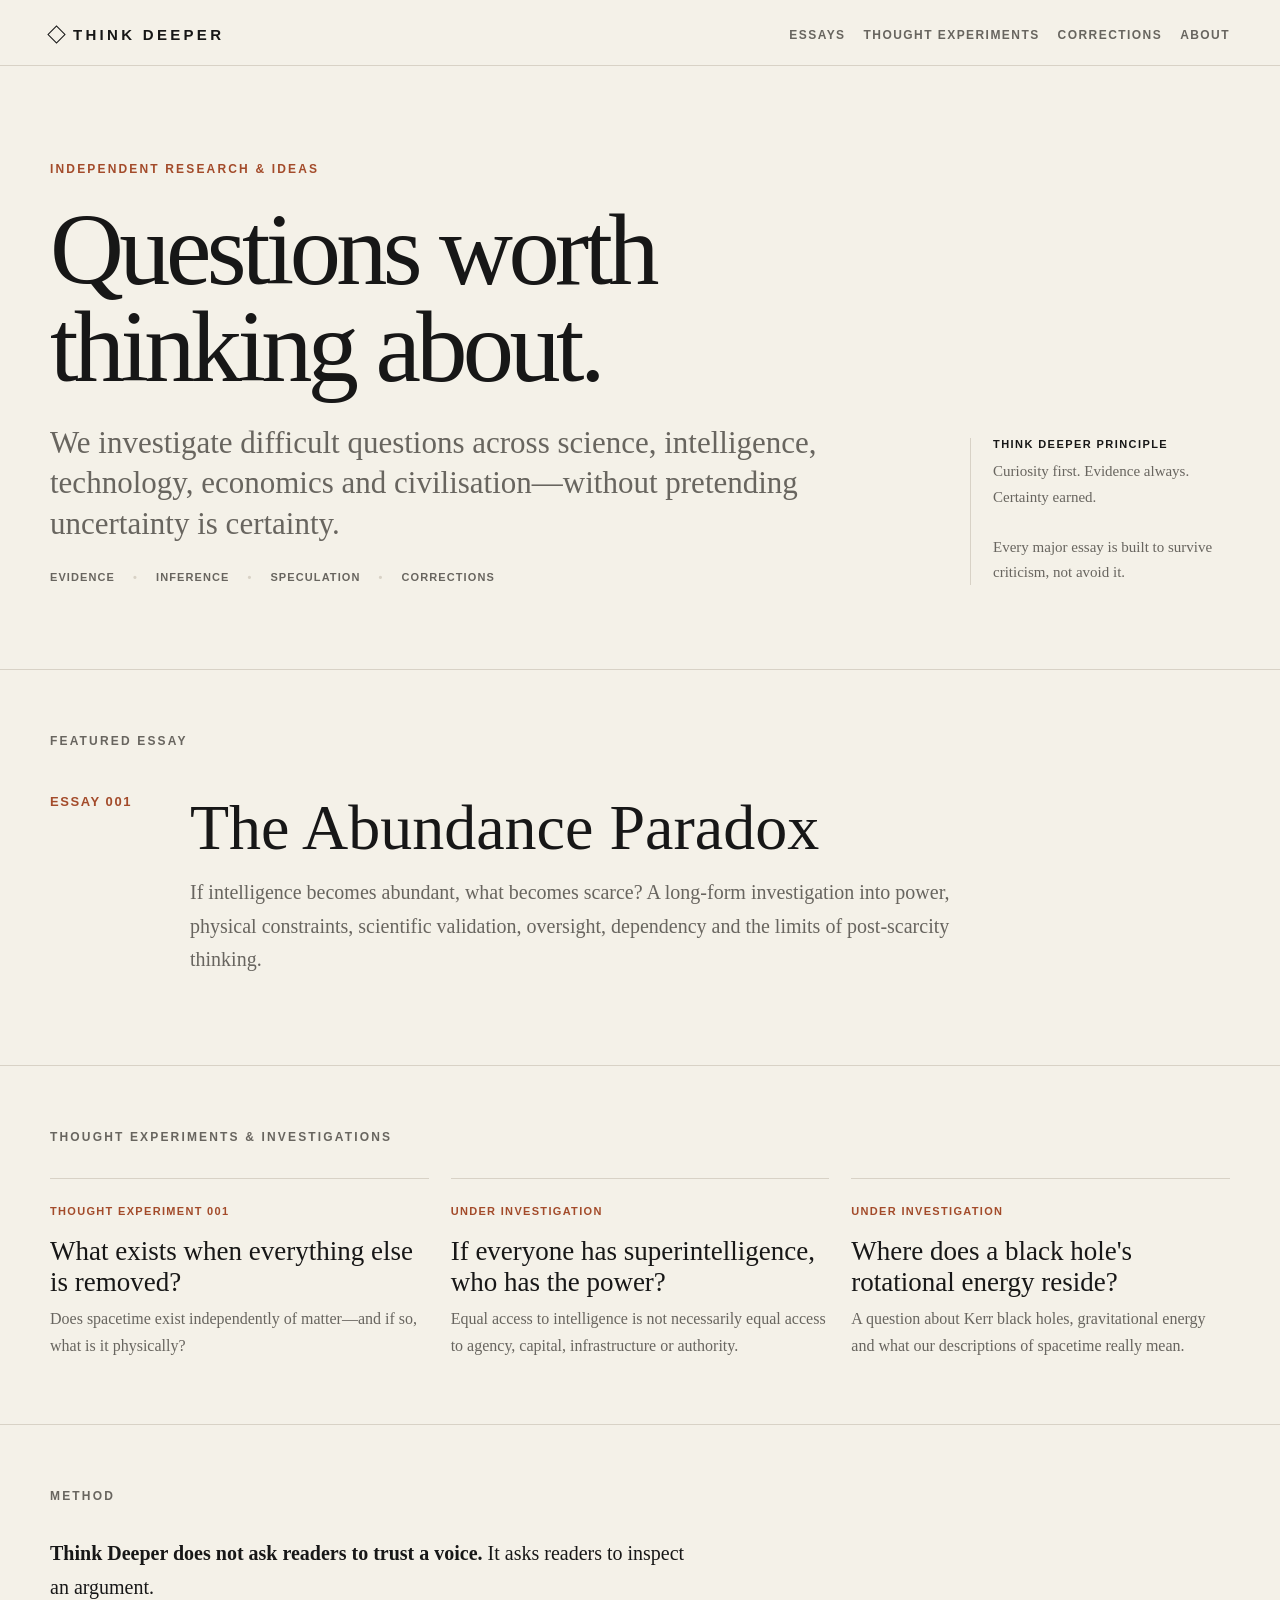
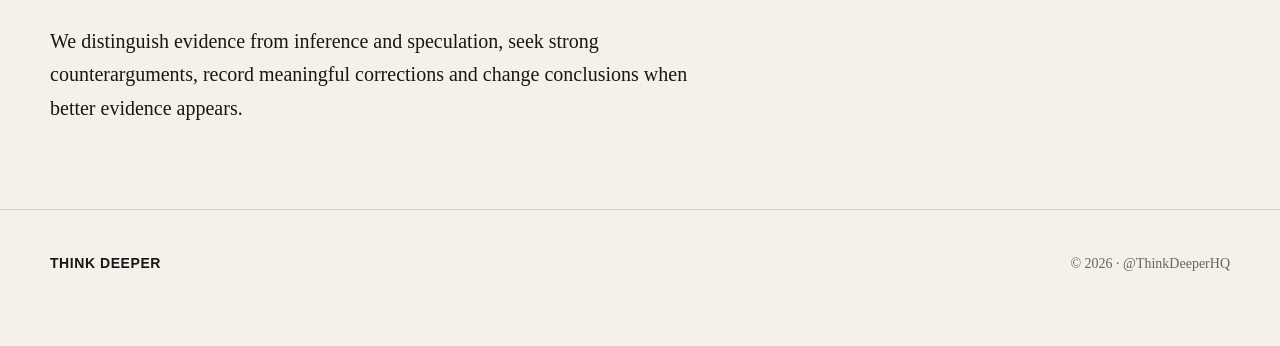
==== index.html @ a3fa727f "Add files via upload" ====
<!doctype html>
<html lang="en">
<head>
<meta charset="utf-8">
<meta name="viewport" content="width=device-width,initial-scale=1">
<title>Think Deeper — Questions worth thinking about</title>
<meta name="description" content="Think Deeper is an independent human–AI research and publishing experiment exploring difficult questions with evidence, counterarguments and intellectual honesty.">
<link rel="stylesheet" href="assets/styles.css">
</head>
<body>
<header class="site-header"><div class="wrap header-inner">
<a class="brand" href="./">THINK DEEPER</a>
<nav class="nav"><a href="#essays">Essays</a><a href="#experiments">Thought Experiments</a><a href="corrections.html">Corrections</a><a href="about.html">About</a></nav>
</div></header>

<main>
<section class="hero"><div class="wrap hero-grid">
<div>
<p class="kicker">Independent research & ideas</p>
<h1>Questions worth thinking about.</h1>
<p class="dek">We investigate difficult questions across science, intelligence, technology, economics and civilisation—without pretending uncertainty is certainty.</p>
<div class="issue-strip"><span>Evidence</span><span>Inference</span><span>Speculation</span><span>Corrections</span></div>
</div>
<aside class="hero-aside">
<strong>Think Deeper principle</strong>
Curiosity first. Evidence always. Certainty earned.
<br><br>
Every major essay is built to survive criticism, not avoid it.
</aside>
</div></section>

<section class="section" id="essays"><div class="wrap">
<p class="section-title">Featured Essay</p>
<a class="feature-card" href="essays/the-abundance-paradox/">
<div class="num">ESSAY 001</div>
<div>
<h2>The Abundance Paradox</h2>
<p>If intelligence becomes abundant, what becomes scarce? A long-form investigation into power, physical constraints, scientific validation, oversight, dependency and the limits of post-scarcity thinking.</p>
</div>
</a>
</div></section>

<section class="section" id="experiments"><div class="wrap">
<p class="section-title">Thought Experiments & Investigations</p>
<div class="cards">
<article class="card"><span class="label">Thought Experiment 001</span><h3>What exists when everything else is removed?</h3><p>Does spacetime exist independently of matter—and if so, what is it physically?</p></article>
<article class="card"><span class="label">Under Investigation</span><h3>If everyone has superintelligence, who has the power?</h3><p>Equal access to intelligence is not necessarily equal access to agency, capital, infrastructure or authority.</p></article>
<article class="card"><span class="label">Under Investigation</span><h3>Where does a black hole's rotational energy reside?</h3><p>A question about Kerr black holes, gravitational energy and what our descriptions of spacetime really mean.</p></article>
</div>
</div></section>

<section class="section"><div class="wrap">
<p class="section-title">Method</p>
<div class="manifesto">
<p><strong>Think Deeper does not ask readers to trust a voice.</strong> It asks readers to inspect an argument.</p>
<p>We distinguish evidence from inference and speculation, seek strong counterarguments, record meaningful corrections and change conclusions when better evidence appears.</p>
</div>
</div></section>
</main>

<footer class="footer"><div class="wrap footer-inner"><div class="brandline">THINK DEEPER</div><div>© 2026 · @ThinkDeeperHQ</div></div></footer>
</body>
</html>
---- assets/styles.css ----
:root {
  --bg: #f4f1e8;
  --surface: #fbf8f0;
  --text: #171717;
  --muted: #68655f;
  --line: #d8d2c6;
  --accent: #a34b2a;
  --accent-soft: #efe0d8;
  --max: 1180px;
  --reading: 760px;
}
@media (prefers-color-scheme: dark) {
  :root {
    --bg: #111315;
    --surface: #171a1d;
    --text: #edeae2;
    --muted: #aaa59c;
    --line: #34383c;
    --accent: #df8a65;
    --accent-soft: #2a211e;
  }
}
* { box-sizing: border-box; }
html { scroll-behavior: smooth; }
body {
  margin: 0;
  background: var(--bg);
  color: var(--text);
  font-family: Georgia, "Times New Roman", serif;
  line-height: 1.68;
  text-rendering: optimizeLegibility;
}
a { color: inherit; }
a:hover { color: var(--accent); }
.wrap { width: min(calc(100% - 40px), var(--max)); margin: 0 auto; }
.site-header {
  border-bottom: 1px solid var(--line);
  padding: 22px 0 18px;
  position: sticky;
  top: 0;
  background: color-mix(in srgb, var(--bg) 93%, transparent);
  backdrop-filter: blur(10px);
  z-index: 10;
}
.header-inner {
  display: flex;
  gap: 24px;
  align-items: center;
  justify-content: space-between;
}
.brand {
  text-decoration: none;
  font-family: Arial, Helvetica, sans-serif;
  font-size: 15px;
  letter-spacing: .22em;
  font-weight: 800;
}
.nav { display: flex; flex-wrap: wrap; gap: 18px; }
.nav a {
  font: 700 12px/1 Arial, Helvetica, sans-serif;
  letter-spacing: .12em;
  text-transform: uppercase;
  text-decoration: none;
  color: var(--muted);
}
.hero { padding: 96px 0 84px; border-bottom: 1px solid var(--line); }
.kicker {
  font: 800 12px/1.2 Arial, Helvetica, sans-serif;
  text-transform: uppercase;
  letter-spacing: .18em;
  color: var(--accent);
  margin: 0 0 24px;
}
.hero h1, .article-head h1 {
  margin: 0;
  max-width: 900px;
  font-size: clamp(52px, 8vw, 104px);
  line-height: .95;
  letter-spacing: -.045em;
  font-weight: 500;
}
.hero .dek, .article-head .dek {
  max-width: 800px;
  margin: 28px 0 0;
  font-size: clamp(21px, 3vw, 31px);
  line-height: 1.3;
  color: var(--muted);
}
.hero-note { margin-top: 42px; font-style: italic; color: var(--muted); max-width: 700px; }
.section { padding: 64px 0; border-bottom: 1px solid var(--line); }
.section-title {
  margin: 0 0 34px;
  font: 800 12px/1.2 Arial, Helvetica, sans-serif;
  text-transform: uppercase;
  letter-spacing: .18em;
  color: var(--muted);
}
.feature-card {
  display: grid;
  grid-template-columns: 110px 1fr;
  gap: 30px;
  text-decoration: none;
  padding: 12px 0 24px;
}
.feature-card .num {
  font: 800 13px/1 Arial, Helvetica, sans-serif;
  letter-spacing: .12em;
  color: var(--accent);
}
.feature-card h2 { margin: 0; font-size: clamp(34px, 5vw, 64px); line-height: 1.02; font-weight: 500; }
.feature-card p { margin: 16px 0 0; color: var(--muted); font-size: 20px; max-width: 760px; }
.cards { display: grid; grid-template-columns: repeat(3, 1fr); gap: 22px; }
.card {
  border-top: 1px solid var(--line);
  padding-top: 18px;
}
.card .label {
  font: 800 11px/1.2 Arial, Helvetica, sans-serif;
  letter-spacing: .12em;
  text-transform: uppercase;
  color: var(--accent);
}
.card h3 { font-size: 27px; line-height: 1.15; margin: 12px 0 8px; font-weight: 500; }
.card p { margin: 0; color: var(--muted); }
.article-head { padding: 86px 0 58px; border-bottom: 1px solid var(--line); }
.article-meta {
  display: flex; flex-wrap: wrap; gap: 12px 22px;
  margin-top: 30px;
  font: 700 12px/1.4 Arial, Helvetica, sans-serif;
  text-transform: uppercase; letter-spacing: .11em; color: var(--muted);
}
.abstract {
  width: min(calc(100% - 40px), var(--reading));
  margin: 42px auto 0;
  padding: 24px 0 0;
  border-top: 1px solid var(--line);
  color: var(--muted);
  font-size: 18px;
}
.article {
  width: min(calc(100% - 40px), var(--reading));
  margin: 0 auto;
  padding: 64px 0 90px;
  font-size: 20px;
}
.article p { margin: 0 0 1.22em; }
.article h2 {
  margin: 3.7em 0 1em;
  font: 800 15px/1.25 Arial, Helvetica, sans-serif;
  text-transform: uppercase;
  letter-spacing: .12em;
}
.article h2:first-child { margin-top: 0; }
.article .question {
  font-size: clamp(30px, 5vw, 48px);
  line-height: 1.14;
  letter-spacing: -.02em;
  margin: 1.6em 0;
}
.distinction {
  border-left: 4px solid var(--accent);
  padding: 18px 22px;
  margin: 34px 0;
  background: var(--accent-soft);
  font-size: 25px;
  line-height: 1.25;
}
.chain {
  margin: 34px 0;
  padding: 24px;
  border: 1px solid var(--line);
  font: 700 15px/1.8 Arial, Helvetica, sans-serif;
  letter-spacing: .04em;
}
.callout {
  margin: 42px 0;
  padding: 26px 0;
  border-top: 1px solid var(--line);
  border-bottom: 1px solid var(--line);
}
.callout strong {
  display: block;
  margin-bottom: 10px;
  font: 800 12px/1.2 Arial, Helvetica, sans-serif;
  letter-spacing: .14em;
  text-transform: uppercase;
  color: var(--accent);
}
.source-note, .references { color: var(--muted); font-size: 16px; }
.references li { margin-bottom: 13px; }
.footer {
  padding: 42px 0 70px;
  color: var(--muted);
  font-size: 14px;
}
.footer-inner { display: flex; justify-content: space-between; gap: 28px; flex-wrap: wrap; }
.manifesto { max-width: 640px; font-size: 20px; }
.page { padding: 84px 0 96px; }
.page .content { width: min(100%, var(--reading)); }
.page h1 { font-size: clamp(46px, 7vw, 80px); line-height: 1; margin: 0 0 30px; font-weight: 500; letter-spacing: -.035em; }
.page h2 { margin-top: 2.7em; font: 800 14px/1.2 Arial, Helvetica, sans-serif; text-transform: uppercase; letter-spacing: .13em; }
.version { border-top: 1px solid var(--line); padding: 20px 0; }
.version time { font: 700 12px/1 Arial, Helvetica, sans-serif; color: var(--muted); }
.smallcaps { font: 800 11px/1.2 Arial, Helvetica, sans-serif; text-transform: uppercase; letter-spacing: .14em; }
@media (max-width: 760px) {
  .site-header { position: static; }
  .header-inner { align-items: flex-start; flex-direction: column; }
  .hero { padding: 64px 0 58px; }
  .feature-card { grid-template-columns: 1fr; gap: 8px; }
  .cards { grid-template-columns: 1fr; }
  .article { font-size: 18px; }
}


/* v2 editorial refinements */
:root { --ink-strong: #0f1113; }
.brand {
  display: inline-flex;
  align-items: center;
  gap: 10px;
}
.brand::before {
  content: "";
  width: 11px;
  height: 11px;
  border: 1.5px solid currentColor;
  transform: rotate(45deg);
  display: inline-block;
}
.hero-grid {
  display: grid;
  grid-template-columns: minmax(0, 1fr) 260px;
  gap: 70px;
  align-items: end;
}
.hero-aside {
  border-left: 1px solid var(--line);
  padding-left: 22px;
  color: var(--muted);
  font-size: 15px;
}
.hero-aside strong {
  display: block;
  margin-bottom: 8px;
  color: var(--text);
  font: 800 11px/1.2 Arial, Helvetica, sans-serif;
  letter-spacing: .13em;
  text-transform: uppercase;
}
.issue-strip {
  display: flex;
  gap: 10px 18px;
  flex-wrap: wrap;
  margin-top: 26px;
  color: var(--muted);
  font: 700 11px/1.4 Arial, Helvetica, sans-serif;
  letter-spacing: .1em;
  text-transform: uppercase;
}
.issue-strip span::after { content: "•"; margin-left: 18px; color: var(--line); }
.issue-strip span:last-child::after { content: ""; margin: 0; }

.article-head .wrap { max-width: 1080px; }
.article-head h1 { max-width: 970px; }
.article-head .dek { max-width: 850px; }

.article > h2 {
  scroll-margin-top: 120px;
}
.article .question {
  padding-left: 22px;
  border-left: 1px solid var(--line);
}
.distinction {
  position: relative;
}
.distinction::before {
  content: "DISTINCTION";
  display: block;
  margin-bottom: 10px;
  font: 800 10px/1.2 Arial, Helvetica, sans-serif;
  letter-spacing: .15em;
  color: var(--accent);
}
.reading-note {
  margin: 0 0 46px;
  padding: 18px 20px;
  border: 1px solid var(--line);
  color: var(--muted);
  font-size: 15px;
}
.reading-note strong {
  color: var(--text);
  font-family: Arial, Helvetica, sans-serif;
}
.footer .brandline {
  color: var(--text);
  font-family: Arial, Helvetica, sans-serif;
  font-weight: 700;
  letter-spacing: .04em;
}
@media (max-width: 880px) {
  .hero-grid { grid-template-columns: 1fr; gap: 38px; }
  .hero-aside { border-left: 0; border-top: 1px solid var(--line); padding: 20px 0 0; }
}
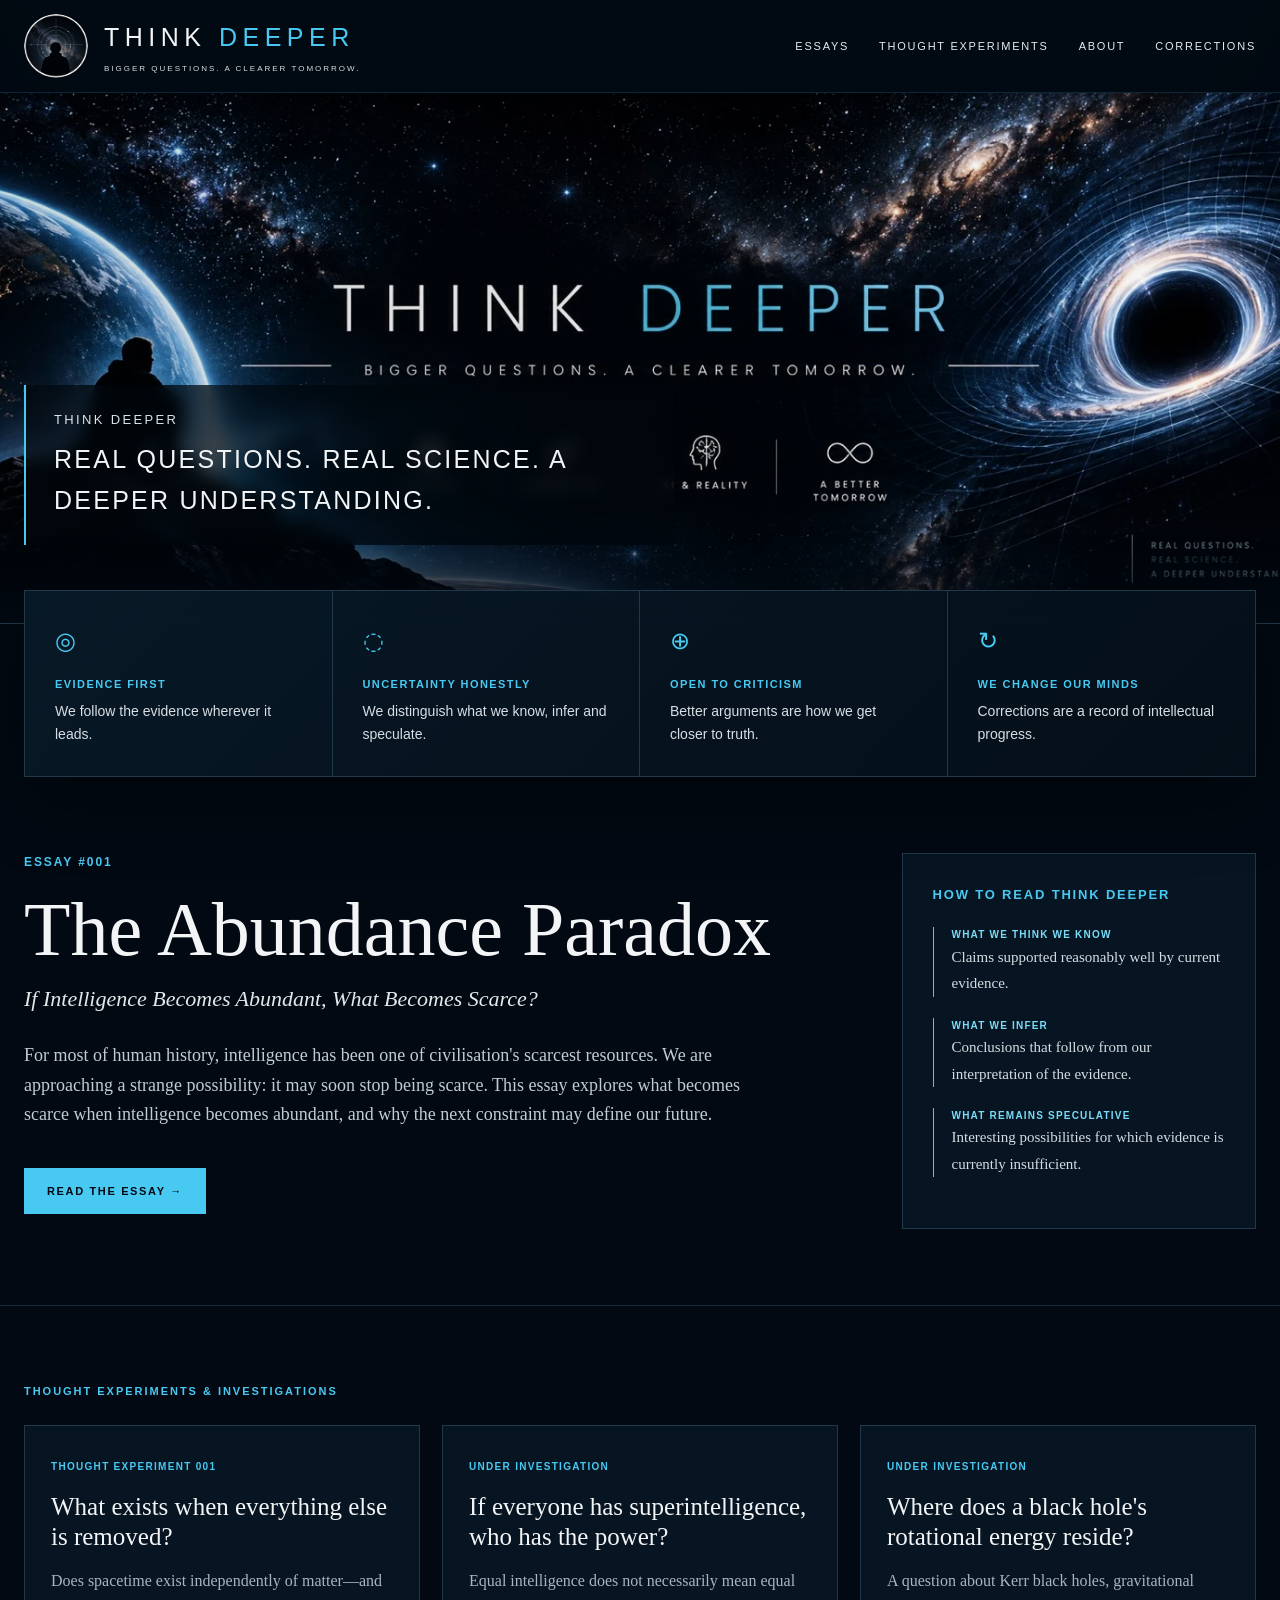
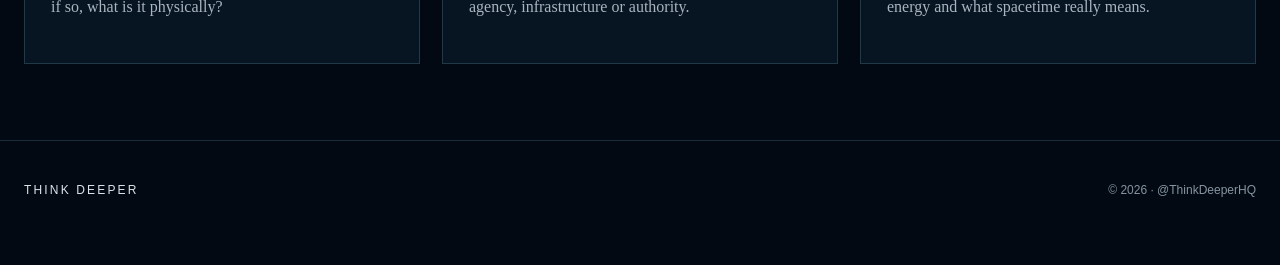
==== commit 21a80d2a: "Add files via upload" ====
--- a/index.html
+++ b/index.html
@@ -1,63 +1,33 @@
-<!doctype html>
-<html lang="en">
-<head>
-<meta charset="utf-8">
-<meta name="viewport" content="width=device-width,initial-scale=1">
-<title>Think Deeper — Questions worth thinking about</title>
-<meta name="description" content="Think Deeper is an independent human–AI research and publishing experiment exploring difficult questions with evidence, counterarguments and intellectual honesty.">
-<link rel="stylesheet" href="assets/styles.css">
-</head>
-<body>
+<!doctype html><html lang="en"><head>
+<meta charset="utf-8"><meta name="viewport" content="width=device-width,initial-scale=1">
+<title>Think Deeper — Bigger Questions. A Clearer Tomorrow.</title>
+<meta name="description" content="Think Deeper explores difficult questions across physics, cosmology, AI, reality and civilisation through evidence, inference and open criticism.">
+<link rel="stylesheet" href="assets/styles.css"></head><body>
 <header class="site-header"><div class="wrap header-inner">
-<a class="brand" href="./">THINK DEEPER</a>
-<nav class="nav"><a href="#essays">Essays</a><a href="#experiments">Thought Experiments</a><a href="corrections.html">Corrections</a><a href="about.html">About</a></nav>
+<a class="brand" href="./"><img src="assets/think-deeper-mark.webp" alt=""><span class="brand-copy"><span class="brand-name">THINK <em>DEEPER</em></span><span class="brand-tag">BIGGER QUESTIONS. A CLEARER TOMORROW.</span></span></a>
+<nav class="nav"><a href="#essays">Essays</a><a href="#experiments">Thought Experiments</a><a href="about.html">About</a><a href="corrections.html">Corrections</a></nav>
 </div></header>
-
 <main>
-<section class="hero"><div class="wrap hero-grid">
-<div>
-<p class="kicker">Independent research & ideas</p>
-<h1>Questions worth thinking about.</h1>
-<p class="dek">We investigate difficult questions across science, intelligence, technology, economics and civilisation—without pretending uncertainty is certainty.</p>
-<div class="issue-strip"><span>Evidence</span><span>Inference</span><span>Speculation</span><span>Corrections</span></div>
-</div>
-<aside class="hero-aside">
-<strong>Think Deeper principle</strong>
-Curiosity first. Evidence always. Certainty earned.
-<br><br>
-Every major essay is built to survive criticism, not avoid it.
-</aside>
+<section class="hero-brand"><div class="wrap hero-overlay"><div class="hero-statement"><p>Think Deeper</p><strong>REAL QUESTIONS. REAL SCIENCE. A DEEPER UNDERSTANDING.</strong></div></div></section>
+<section class="principles"><div class="wrap principle-grid">
+<div class="principle"><div class="icon">◎</div><h3>Evidence first</h3><p>We follow the evidence wherever it leads.</p></div>
+<div class="principle"><div class="icon">◌</div><h3>Uncertainty honestly</h3><p>We distinguish what we know, infer and speculate.</p></div>
+<div class="principle"><div class="icon">⊕</div><h3>Open to criticism</h3><p>Better arguments are how we get closer to truth.</p></div>
+<div class="principle"><div class="icon">↻</div><h3>We change our minds</h3><p>Corrections are a record of intellectual progress.</p></div>
 </div></section>
-
-<section class="section" id="essays"><div class="wrap">
-<p class="section-title">Featured Essay</p>
-<a class="feature-card" href="essays/the-abundance-paradox/">
-<div class="num">ESSAY 001</div>
-<div>
-<h2>The Abundance Paradox</h2>
-<p>If intelligence becomes abundant, what becomes scarce? A long-form investigation into power, physical constraints, scientific validation, oversight, dependency and the limits of post-scarcity thinking.</p>
-</div>
-</a>
-</div></section>
-
-<section class="section" id="experiments"><div class="wrap">
-<p class="section-title">Thought Experiments & Investigations</p>
-<div class="cards">
+<section class="section" id="essays"><div class="wrap feature-shell">
+<a class="feature-card" href="essays/the-abundance-paradox/"><div class="num">ESSAY #001</div>
+<h2>The Abundance Paradox</h2><div class="subtitle">If Intelligence Becomes Abundant, What Becomes Scarce?</div>
+<p>For most of human history, intelligence has been one of civilisation's scarcest resources. We are approaching a strange possibility: it may soon stop being scarce. This essay explores what becomes scarce when intelligence becomes abundant, and why the next constraint may define our future.</p>
+<span class="button">Read the essay →</span></a>
+<aside class="method-box"><h3>How to read Think Deeper</h3>
+<div class="method-item"><strong>What we think we know</strong><span>Claims supported reasonably well by current evidence.</span></div>
+<div class="method-item"><strong>What we infer</strong><span>Conclusions that follow from our interpretation of the evidence.</span></div>
+<div class="method-item"><strong>What remains speculative</strong><span>Interesting possibilities for which evidence is currently insufficient.</span></div>
+</aside></div></section>
+<section class="section" id="experiments"><div class="wrap"><p class="section-title">Thought Experiments & Investigations</p><div class="cards">
 <article class="card"><span class="label">Thought Experiment 001</span><h3>What exists when everything else is removed?</h3><p>Does spacetime exist independently of matter—and if so, what is it physically?</p></article>
-<article class="card"><span class="label">Under Investigation</span><h3>If everyone has superintelligence, who has the power?</h3><p>Equal access to intelligence is not necessarily equal access to agency, capital, infrastructure or authority.</p></article>
-<article class="card"><span class="label">Under Investigation</span><h3>Where does a black hole's rotational energy reside?</h3><p>A question about Kerr black holes, gravitational energy and what our descriptions of spacetime really mean.</p></article>
-</div>
-</div></section>
-
-<section class="section"><div class="wrap">
-<p class="section-title">Method</p>
-<div class="manifesto">
-<p><strong>Think Deeper does not ask readers to trust a voice.</strong> It asks readers to inspect an argument.</p>
-<p>We distinguish evidence from inference and speculation, seek strong counterarguments, record meaningful corrections and change conclusions when better evidence appears.</p>
-</div>
-</div></section>
-</main>
-
-<footer class="footer"><div class="wrap footer-inner"><div class="brandline">THINK DEEPER</div><div>© 2026 · @ThinkDeeperHQ</div></div></footer>
-</body>
-</html>+<article class="card"><span class="label">Under Investigation</span><h3>If everyone has superintelligence, who has the power?</h3><p>Equal intelligence does not necessarily mean equal agency, infrastructure or authority.</p></article>
+<article class="card"><span class="label">Under Investigation</span><h3>Where does a black hole's rotational energy reside?</h3><p>A question about Kerr black holes, gravitational energy and what spacetime really means.</p></article>
+</div></div></section></main>
+<footer class="footer"><div class="wrap footer-inner"><div class="brandline">THINK DEEPER</div><div>© 2026 · @ThinkDeeperHQ</div></div></footer></body></html>
--- a/assets/styles.css
+++ b/assets/styles.css
@@ -1,306 +1,138 @@
 
-:root {
-  --bg: #f4f1e8;
-  --surface: #fbf8f0;
-  --text: #171717;
-  --muted: #68655f;
-  --line: #d8d2c6;
-  --accent: #a34b2a;
-  --accent-soft: #efe0d8;
-  --max: 1180px;
-  --reading: 760px;
+:root{
+  --bg:#020912;
+  --bg2:#06111d;
+  --panel:#071522;
+  --panel2:#0a1927;
+  --text:#f2f4f6;
+  --muted:#a9b4be;
+  --line:#213849;
+  --cyan:#48c9f2;
+  --cyan2:#79dcf7;
+  --max:1280px;
+  --reading:780px;
 }
-@media (prefers-color-scheme: dark) {
-  :root {
-    --bg: #111315;
-    --surface: #171a1d;
-    --text: #edeae2;
-    --muted: #aaa59c;
-    --line: #34383c;
-    --accent: #df8a65;
-    --accent-soft: #2a211e;
-  }
+*{box-sizing:border-box}
+html{scroll-behavior:smooth}
+body{
+  margin:0;background:
+  radial-gradient(circle at 50% -20%,#10243a 0,transparent 38%),
+  var(--bg);
+  color:var(--text);
+  font-family:Arial,Helvetica,sans-serif;
+  line-height:1.65;
 }
-* { box-sizing: border-box; }
-html { scroll-behavior: smooth; }
-body {
-  margin: 0;
-  background: var(--bg);
-  color: var(--text);
-  font-family: Georgia, "Times New Roman", serif;
-  line-height: 1.68;
-  text-rendering: optimizeLegibility;
+a{color:inherit}
+.wrap{width:min(calc(100% - 48px),var(--max));margin:auto}
+.site-header{
+  position:sticky;top:0;z-index:20;
+  background:rgba(2,9,18,.92);backdrop-filter:blur(14px);
+  border-bottom:1px solid rgba(72,201,242,.15)
 }
-a { color: inherit; }
-a:hover { color: var(--accent); }
-.wrap { width: min(calc(100% - 40px), var(--max)); margin: 0 auto; }
-.site-header {
-  border-bottom: 1px solid var(--line);
-  padding: 22px 0 18px;
-  position: sticky;
-  top: 0;
-  background: color-mix(in srgb, var(--bg) 93%, transparent);
-  backdrop-filter: blur(10px);
-  z-index: 10;
+.header-inner{min-height:92px;display:flex;align-items:center;justify-content:space-between;gap:28px}
+.brand{display:flex;align-items:center;gap:16px;text-decoration:none}
+.brand img{width:64px;height:64px;border-radius:50%;object-fit:cover}
+.brand-copy{display:block}
+.brand-name{font-size:25px;letter-spacing:.22em;font-weight:300;white-space:nowrap}
+.brand-name em{font-style:normal;color:var(--cyan)}
+.brand-tag{display:block;margin-top:3px;font-size:8px;letter-spacing:.25em;color:#d9dde1}
+.nav{display:flex;gap:30px;align-items:center}
+.nav a{text-decoration:none;font-size:11px;letter-spacing:.16em;text-transform:uppercase;color:#e7ebef}
+.nav a:hover{color:var(--cyan)}
+.hero-brand{
+  min-height:530px;
+  background-image:
+    linear-gradient(90deg,rgba(2,9,18,.14),rgba(2,9,18,.02)),
+    url("think-deeper-banner.webp");
+  background-size:cover;background-position:center;
+  border-bottom:1px solid var(--line);
+  position:relative;
 }
-.header-inner {
-  display: flex;
-  gap: 24px;
-  align-items: center;
-  justify-content: space-between;
+.hero-brand::after{
+  content:"";position:absolute;inset:auto 0 0;height:130px;
+  background:linear-gradient(transparent,var(--bg));
 }
-.brand {
-  text-decoration: none;
-  font-family: Arial, Helvetica, sans-serif;
-  font-size: 15px;
-  letter-spacing: .22em;
-  font-weight: 800;
+.hero-overlay{
+  min-height:530px;display:flex;align-items:flex-end;padding-bottom:78px;position:relative;z-index:2
 }
-.nav { display: flex; flex-wrap: wrap; gap: 18px; }
-.nav a {
-  font: 700 12px/1 Arial, Helvetica, sans-serif;
-  letter-spacing: .12em;
-  text-transform: uppercase;
-  text-decoration: none;
-  color: var(--muted);
+.hero-statement{
+  max-width:650px;padding:24px 28px;background:rgba(1,7,13,.72);
+  border-left:2px solid var(--cyan);backdrop-filter:blur(8px)
 }
-.hero { padding: 96px 0 84px; border-bottom: 1px solid var(--line); }
-.kicker {
-  font: 800 12px/1.2 Arial, Helvetica, sans-serif;
-  text-transform: uppercase;
-  letter-spacing: .18em;
-  color: var(--accent);
-  margin: 0 0 24px;
+.hero-statement p{margin:0;font-size:13px;letter-spacing:.18em;text-transform:uppercase;color:#d8e2e9}
+.hero-statement strong{display:block;margin-top:8px;font-size:25px;letter-spacing:.09em;font-weight:300}
+.principles{margin-top:-34px;position:relative;z-index:4}
+.principle-grid{
+  display:grid;grid-template-columns:repeat(4,1fr);
+  background:linear-gradient(135deg,rgba(8,25,39,.97),rgba(4,15,25,.97));
+  border:1px solid var(--line);box-shadow:0 22px 70px rgba(0,0,0,.35)
 }
-.hero h1, .article-head h1 {
-  margin: 0;
-  max-width: 900px;
-  font-size: clamp(52px, 8vw, 104px);
-  line-height: .95;
-  letter-spacing: -.045em;
-  font-weight: 500;
+.principle{padding:30px;border-right:1px solid var(--line)}
+.principle:last-child{border-right:0}
+.principle .icon{color:var(--cyan);font-size:24px;margin-bottom:14px}
+.principle h3{margin:0 0 7px;color:var(--cyan);font-size:11px;letter-spacing:.13em;text-transform:uppercase}
+.principle p{margin:0;color:#d7dee4;font-size:14px}
+.section{padding:76px 0;border-bottom:1px solid rgba(33,56,73,.75)}
+.section-title,.kicker{
+  margin:0 0 25px;color:var(--cyan);font-size:11px;font-weight:700;
+  letter-spacing:.18em;text-transform:uppercase
 }
-.hero .dek, .article-head .dek {
-  max-width: 800px;
-  margin: 28px 0 0;
-  font-size: clamp(21px, 3vw, 31px);
-  line-height: 1.3;
-  color: var(--muted);
+.feature-shell{display:grid;grid-template-columns:minmax(0,1.65fr) minmax(300px,.7fr);gap:42px}
+.feature-card{text-decoration:none;display:block}
+.feature-card .num{color:var(--cyan);font-size:12px;letter-spacing:.16em;font-weight:700;margin-bottom:18px}
+.feature-card h2{font-family:Georgia,"Times New Roman",serif;font-weight:400;font-size:clamp(45px,6vw,76px);line-height:1;margin:0 0 14px}
+.feature-card .subtitle{font-family:Georgia,serif;font-style:italic;font-size:22px;color:#e4e8eb;margin-bottom:24px}
+.feature-card p{color:#c1cbd3;font-family:Georgia,serif;font-size:18px;max-width:760px}
+.button{
+  display:inline-block;margin-top:20px;padding:13px 22px;border:1px solid var(--cyan);
+  color:var(--bg);background:var(--cyan);text-decoration:none;
+  font-size:11px;font-weight:800;letter-spacing:.15em;text-transform:uppercase
 }
-.hero-note { margin-top: 42px; font-style: italic; color: var(--muted); max-width: 700px; }
-.section { padding: 64px 0; border-bottom: 1px solid var(--line); }
-.section-title {
-  margin: 0 0 34px;
-  font: 800 12px/1.2 Arial, Helvetica, sans-serif;
-  text-transform: uppercase;
-  letter-spacing: .18em;
-  color: var(--muted);
+.method-box{background:var(--panel);border:1px solid var(--line);padding:30px}
+.method-box h3{margin:0 0 22px;color:var(--cyan);font-size:13px;letter-spacing:.14em;text-transform:uppercase}
+.method-item{margin:0 0 21px;padding-left:18px;border-left:1px solid var(--cyan)}
+.method-item strong{display:block;color:var(--cyan2);font-size:10px;letter-spacing:.12em;text-transform:uppercase}
+.method-item span{color:#d5dce2;font-family:Georgia,serif;font-size:15px}
+.cards{display:grid;grid-template-columns:repeat(3,1fr);gap:22px}
+.card{background:var(--panel);border:1px solid var(--line);padding:26px}
+.card .label{color:var(--cyan);font-size:10px;letter-spacing:.13em;text-transform:uppercase;font-weight:700}
+.card h3{font-family:Georgia,serif;font-size:25px;line-height:1.2;font-weight:400;margin:13px 0}
+.card p{color:var(--muted);font-family:Georgia,serif}
+.article-head{padding:92px 0 60px;background:linear-gradient(180deg,#061421,var(--bg));border-bottom:1px solid var(--line)}
+.article-head h1,.page h1{font-family:Georgia,serif;font-size:clamp(52px,8vw,92px);line-height:.98;font-weight:400;margin:0}
+.article-head .dek,.page .dek{font-family:Georgia,serif;font-size:25px;font-style:italic;color:#d5dde3;max-width:850px}
+.article-meta{display:flex;flex-wrap:wrap;gap:18px;margin-top:28px;color:var(--muted);font-size:10px;letter-spacing:.13em;text-transform:uppercase}
+.abstract{max-width:var(--reading);margin-top:38px;border-left:2px solid var(--cyan);padding:18px 24px;background:var(--panel);color:#c7d0d7;font-family:Georgia,serif}
+.article{width:min(calc(100% - 48px),var(--reading));margin:auto;padding:62px 0 90px;font-family:Georgia,serif;font-size:19px;color:#e4e7e9}
+.article h2{margin:4em 0 1.1em;color:var(--cyan);font-family:Arial,sans-serif;font-size:13px;letter-spacing:.14em;text-transform:uppercase}
+.article .question{font-size:36px;line-height:1.22;border-left:2px solid var(--cyan);padding-left:22px}
+.distinction{margin:34px 0;padding:22px 25px;border:1px solid var(--line);background:var(--panel);font-size:25px;color:#fff}
+.distinction::before{content:"DISTINCTION";display:block;color:var(--cyan);font:700 9px Arial;letter-spacing:.15em;margin-bottom:9px}
+.chain,.callout,.reading-note{margin:34px 0;padding:24px;border:1px solid var(--line);background:var(--panel)}
+.callout strong{display:block;color:var(--cyan);font:700 10px Arial;letter-spacing:.15em;text-transform:uppercase}
+.references,.source-note{color:var(--muted);font-size:15px}
+.references a{color:var(--cyan2)}
+.page{padding:90px 0}
+.page .content{max-width:var(--reading)}
+.page h2{margin-top:3em;color:var(--cyan);font-size:12px;letter-spacing:.14em;text-transform:uppercase}
+.page p{font-family:Georgia,serif;font-size:18px;color:#d6dde2}
+.version{border-top:1px solid var(--line);padding:20px 0}
+.footer{padding:40px 0 65px;color:#8595a2;font-size:12px}
+.footer-inner{display:flex;justify-content:space-between;gap:20px}
+.brandline{letter-spacing:.18em;color:#dbe3e9}
+@media(max-width:900px){
+ .header-inner{align-items:flex-start;flex-direction:column;padding:16px 0}
+ .nav{gap:16px;flex-wrap:wrap;padding-bottom:8px}
+ .hero-brand{min-height:400px;background-position:center}
+ .hero-overlay{min-height:400px}
+ .principle-grid,.cards{grid-template-columns:1fr 1fr}
+ .feature-shell{grid-template-columns:1fr}
 }
-.feature-card {
-  display: grid;
-  grid-template-columns: 110px 1fr;
-  gap: 30px;
-  text-decoration: none;
-  padding: 12px 0 24px;
+@media(max-width:600px){
+ .wrap{width:min(calc(100% - 28px),var(--max))}
+ .brand img{width:50px;height:50px}.brand-name{font-size:17px}.brand-tag{display:none}
+ .nav a{font-size:9px}.hero-brand{min-height:310px}.hero-overlay{min-height:310px;padding-bottom:38px}
+ .hero-statement{display:none}
+ .principles{margin-top:0}.principle-grid,.cards{grid-template-columns:1fr}.principle{border-right:0;border-bottom:1px solid var(--line)}
+ .feature-card h2{font-size:44px}.article{width:calc(100% - 30px);font-size:18px}
 }
-.feature-card .num {
-  font: 800 13px/1 Arial, Helvetica, sans-serif;
-  letter-spacing: .12em;
-  color: var(--accent);
-}
-.feature-card h2 { margin: 0; font-size: clamp(34px, 5vw, 64px); line-height: 1.02; font-weight: 500; }
-.feature-card p { margin: 16px 0 0; color: var(--muted); font-size: 20px; max-width: 760px; }
-.cards { display: grid; grid-template-columns: repeat(3, 1fr); gap: 22px; }
-.card {
-  border-top: 1px solid var(--line);
-  padding-top: 18px;
-}
-.card .label {
-  font: 800 11px/1.2 Arial, Helvetica, sans-serif;
-  letter-spacing: .12em;
-  text-transform: uppercase;
-  color: var(--accent);
-}
-.card h3 { font-size: 27px; line-height: 1.15; margin: 12px 0 8px; font-weight: 500; }
-.card p { margin: 0; color: var(--muted); }
-.article-head { padding: 86px 0 58px; border-bottom: 1px solid var(--line); }
-.article-meta {
-  display: flex; flex-wrap: wrap; gap: 12px 22px;
-  margin-top: 30px;
-  font: 700 12px/1.4 Arial, Helvetica, sans-serif;
-  text-transform: uppercase; letter-spacing: .11em; color: var(--muted);
-}
-.abstract {
-  width: min(calc(100% - 40px), var(--reading));
-  margin: 42px auto 0;
-  padding: 24px 0 0;
-  border-top: 1px solid var(--line);
-  color: var(--muted);
-  font-size: 18px;
-}
-.article {
-  width: min(calc(100% - 40px), var(--reading));
-  margin: 0 auto;
-  padding: 64px 0 90px;
-  font-size: 20px;
-}
-.article p { margin: 0 0 1.22em; }
-.article h2 {
-  margin: 3.7em 0 1em;
-  font: 800 15px/1.25 Arial, Helvetica, sans-serif;
-  text-transform: uppercase;
-  letter-spacing: .12em;
-}
-.article h2:first-child { margin-top: 0; }
-.article .question {
-  font-size: clamp(30px, 5vw, 48px);
-  line-height: 1.14;
-  letter-spacing: -.02em;
-  margin: 1.6em 0;
-}
-.distinction {
-  border-left: 4px solid var(--accent);
-  padding: 18px 22px;
-  margin: 34px 0;
-  background: var(--accent-soft);
-  font-size: 25px;
-  line-height: 1.25;
-}
-.chain {
-  margin: 34px 0;
-  padding: 24px;
-  border: 1px solid var(--line);
-  font: 700 15px/1.8 Arial, Helvetica, sans-serif;
-  letter-spacing: .04em;
-}
-.callout {
-  margin: 42px 0;
-  padding: 26px 0;
-  border-top: 1px solid var(--line);
-  border-bottom: 1px solid var(--line);
-}
-.callout strong {
-  display: block;
-  margin-bottom: 10px;
-  font: 800 12px/1.2 Arial, Helvetica, sans-serif;
-  letter-spacing: .14em;
-  text-transform: uppercase;
-  color: var(--accent);
-}
-.source-note, .references { color: var(--muted); font-size: 16px; }
-.references li { margin-bottom: 13px; }
-.footer {
-  padding: 42px 0 70px;
-  color: var(--muted);
-  font-size: 14px;
-}
-.footer-inner { display: flex; justify-content: space-between; gap: 28px; flex-wrap: wrap; }
-.manifesto { max-width: 640px; font-size: 20px; }
-.page { padding: 84px 0 96px; }
-.page .content { width: min(100%, var(--reading)); }
-.page h1 { font-size: clamp(46px, 7vw, 80px); line-height: 1; margin: 0 0 30px; font-weight: 500; letter-spacing: -.035em; }
-.page h2 { margin-top: 2.7em; font: 800 14px/1.2 Arial, Helvetica, sans-serif; text-transform: uppercase; letter-spacing: .13em; }
-.version { border-top: 1px solid var(--line); padding: 20px 0; }
-.version time { font: 700 12px/1 Arial, Helvetica, sans-serif; color: var(--muted); }
-.smallcaps { font: 800 11px/1.2 Arial, Helvetica, sans-serif; text-transform: uppercase; letter-spacing: .14em; }
-@media (max-width: 760px) {
-  .site-header { position: static; }
-  .header-inner { align-items: flex-start; flex-direction: column; }
-  .hero { padding: 64px 0 58px; }
-  .feature-card { grid-template-columns: 1fr; gap: 8px; }
-  .cards { grid-template-columns: 1fr; }
-  .article { font-size: 18px; }
-}
-
-
-/* v2 editorial refinements */
-:root { --ink-strong: #0f1113; }
-.brand {
-  display: inline-flex;
-  align-items: center;
-  gap: 10px;
-}
-.brand::before {
-  content: "";
-  width: 11px;
-  height: 11px;
-  border: 1.5px solid currentColor;
-  transform: rotate(45deg);
-  display: inline-block;
-}
-.hero-grid {
-  display: grid;
-  grid-template-columns: minmax(0, 1fr) 260px;
-  gap: 70px;
-  align-items: end;
-}
-.hero-aside {
-  border-left: 1px solid var(--line);
-  padding-left: 22px;
-  color: var(--muted);
-  font-size: 15px;
-}
-.hero-aside strong {
-  display: block;
-  margin-bottom: 8px;
-  color: var(--text);
-  font: 800 11px/1.2 Arial, Helvetica, sans-serif;
-  letter-spacing: .13em;
-  text-transform: uppercase;
-}
-.issue-strip {
-  display: flex;
-  gap: 10px 18px;
-  flex-wrap: wrap;
-  margin-top: 26px;
-  color: var(--muted);
-  font: 700 11px/1.4 Arial, Helvetica, sans-serif;
-  letter-spacing: .1em;
-  text-transform: uppercase;
-}
-.issue-strip span::after { content: "•"; margin-left: 18px; color: var(--line); }
-.issue-strip span:last-child::after { content: ""; margin: 0; }
-
-.article-head .wrap { max-width: 1080px; }
-.article-head h1 { max-width: 970px; }
-.article-head .dek { max-width: 850px; }
-
-.article > h2 {
-  scroll-margin-top: 120px;
-}
-.article .question {
-  padding-left: 22px;
-  border-left: 1px solid var(--line);
-}
-.distinction {
-  position: relative;
-}
-.distinction::before {
-  content: "DISTINCTION";
-  display: block;
-  margin-bottom: 10px;
-  font: 800 10px/1.2 Arial, Helvetica, sans-serif;
-  letter-spacing: .15em;
-  color: var(--accent);
-}
-.reading-note {
-  margin: 0 0 46px;
-  padding: 18px 20px;
-  border: 1px solid var(--line);
-  color: var(--muted);
-  font-size: 15px;
-}
-.reading-note strong {
-  color: var(--text);
-  font-family: Arial, Helvetica, sans-serif;
-}
-.footer .brandline {
-  color: var(--text);
-  font-family: Arial, Helvetica, sans-serif;
-  font-weight: 700;
-  letter-spacing: .04em;
-}
-@media (max-width: 880px) {
-  .hero-grid { grid-template-columns: 1fr; gap: 38px; }
-  .hero-aside { border-left: 0; border-top: 1px solid var(--line); padding: 20px 0 0; }
-}
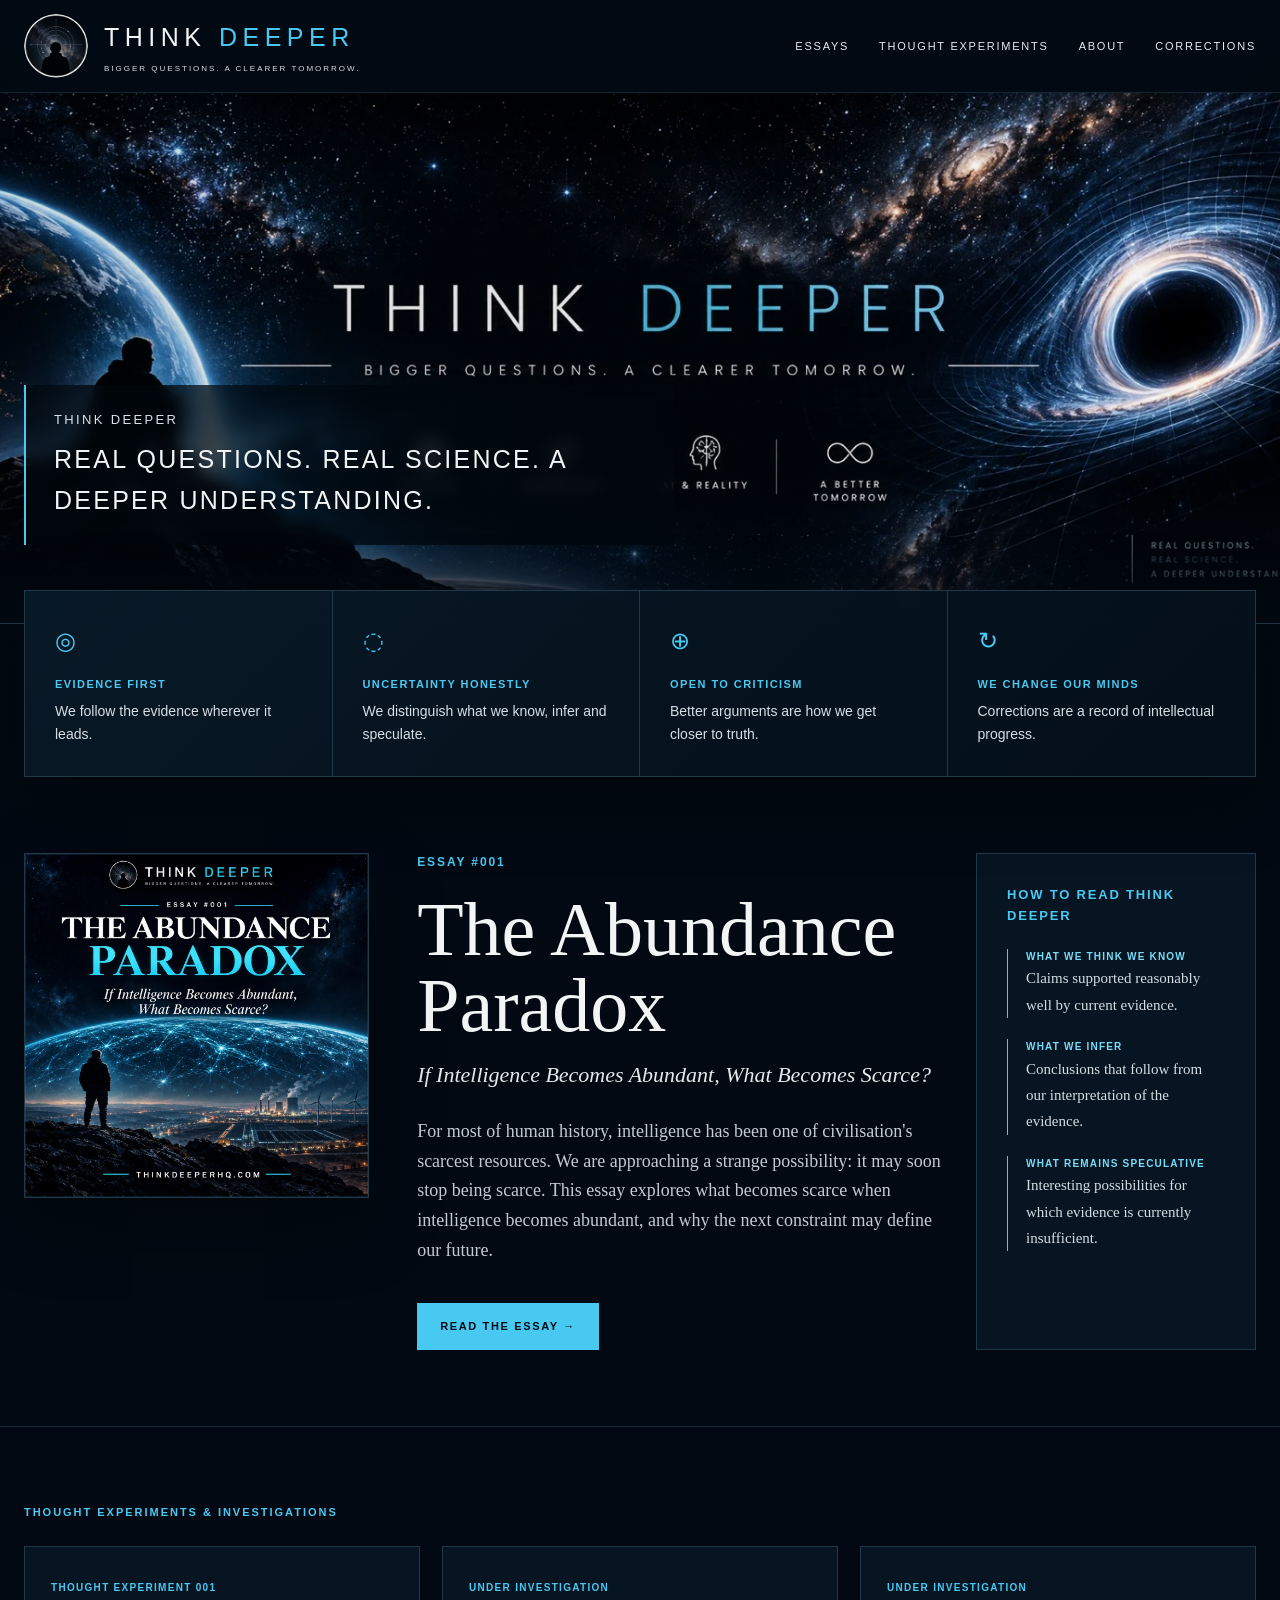
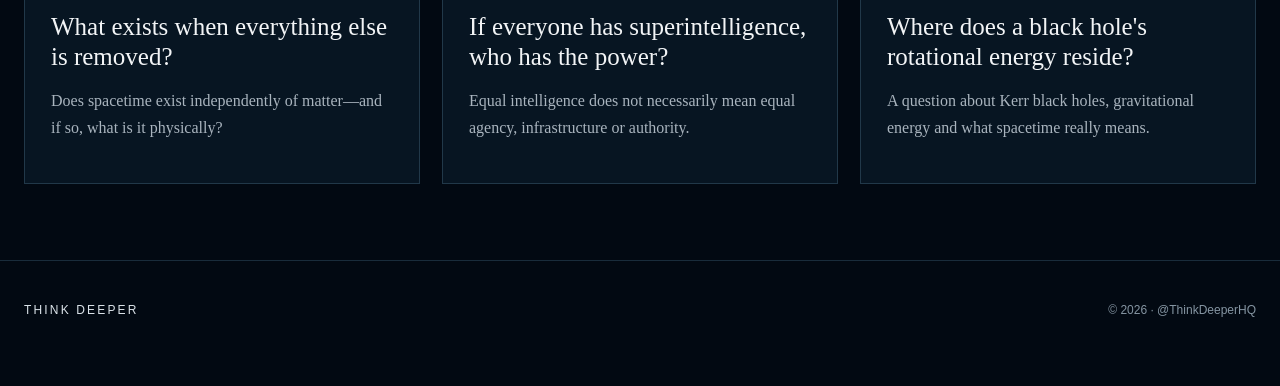
==== commit f07ff353: "Add files via upload Implement official Essay #001 cover and social artwork" ====
--- a/index.html
+++ b/index.html
@@ -1,11 +1,25 @@
 <!doctype html><html lang="en"><head>
 <meta charset="utf-8"><meta name="viewport" content="width=device-width,initial-scale=1">
 <title>Think Deeper — Bigger Questions. A Clearer Tomorrow.</title>
-<meta name="description" content="Think Deeper explores difficult questions across physics, cosmology, AI, reality and civilisation through evidence, inference and open criticism.">
-<link rel="stylesheet" href="assets/styles.css"></head><body>
+<link rel="stylesheet" href="assets/styles.css"><meta name="description" content="Think Deeper explores difficult questions across physics, cosmology, AI, reality and civilisation through evidence, inference and open criticism.">
+<link rel="canonical" href="https://thinkdeeperhq.com/">
+<meta property="og:type" content="website">
+<meta property="og:site_name" content="Think Deeper">
+<meta property="og:title" content="Think Deeper — Bigger Questions. A Clearer Tomorrow.">
+<meta property="og:description" content="Think Deeper explores difficult questions across physics, cosmology, AI, reality and civilisation through evidence, inference and open criticism.">
+<meta property="og:url" content="https://thinkdeeperhq.com/">
+<meta property="og:image" content="https://thinkdeeperhq.com/assets/think-deeper-banner.webp">
+<meta name="twitter:card" content="summary_large_image">
+<meta name="twitter:title" content="Think Deeper — Bigger Questions. A Clearer Tomorrow.">
+<meta name="twitter:description" content="Think Deeper explores difficult questions across physics, cosmology, AI, reality and civilisation through evidence, inference and open criticism.">
+<meta name="twitter:image" content="https://thinkdeeperhq.com/assets/think-deeper-banner.webp">
+<meta name="twitter:site" content="@ThinkDeeperHQ">
+<link rel="icon" type="image/png" sizes="32x32" href="assets/favicon-32.png">
+<link rel="apple-touch-icon" href="assets/apple-touch-icon.png">
+</head><body>
 <header class="site-header"><div class="wrap header-inner">
 <a class="brand" href="./"><img src="assets/think-deeper-mark.webp" alt=""><span class="brand-copy"><span class="brand-name">THINK <em>DEEPER</em></span><span class="brand-tag">BIGGER QUESTIONS. A CLEARER TOMORROW.</span></span></a>
-<nav class="nav"><a href="#essays">Essays</a><a href="#experiments">Thought Experiments</a><a href="about.html">About</a><a href="corrections.html">Corrections</a></nav>
+<button class="mobile-nav-toggle" aria-label="Open navigation" aria-expanded="false">☰</button><nav class="nav"><a href="#essays">Essays</a><a href="#experiments">Thought Experiments</a><a href="about.html">About</a><a href="corrections.html">Corrections</a></nav>
 </div></header>
 <main>
 <section class="hero-brand"><div class="wrap hero-overlay"><div class="hero-statement"><p>Think Deeper</p><strong>REAL QUESTIONS. REAL SCIENCE. A DEEPER UNDERSTANDING.</strong></div></div></section>
@@ -15,7 +29,12 @@
 <div class="principle"><div class="icon">⊕</div><h3>Open to criticism</h3><p>Better arguments are how we get closer to truth.</p></div>
 <div class="principle"><div class="icon">↻</div><h3>We change our minds</h3><p>Corrections are a record of intellectual progress.</p></div>
 </div></section>
-<section class="section" id="essays"><div class="wrap feature-shell">
+<section class="section" id="essays"><div class="wrap">
+<div class="essay-feature">
+<a class="essay-cover-link" href="essays/the-abundance-paradox/" aria-label="Read The Abundance Paradox">
+<img class="essay-cover-thumb" src="assets/essays/001-abundance-paradox/cover.webp" alt="Think Deeper Essay #001 — The Abundance Paradox cover">
+</a>
+<div class="feature-shell essay-feature-copy">
 <a class="feature-card" href="essays/the-abundance-paradox/"><div class="num">ESSAY #001</div>
 <h2>The Abundance Paradox</h2><div class="subtitle">If Intelligence Becomes Abundant, What Becomes Scarce?</div>
 <p>For most of human history, intelligence has been one of civilisation's scarcest resources. We are approaching a strange possibility: it may soon stop being scarce. This essay explores what becomes scarce when intelligence becomes abundant, and why the next constraint may define our future.</p>
@@ -24,10 +43,23 @@
 <div class="method-item"><strong>What we think we know</strong><span>Claims supported reasonably well by current evidence.</span></div>
 <div class="method-item"><strong>What we infer</strong><span>Conclusions that follow from our interpretation of the evidence.</span></div>
 <div class="method-item"><strong>What remains speculative</strong><span>Interesting possibilities for which evidence is currently insufficient.</span></div>
-</aside></div></section>
+</aside></div>
+</div></div></section>
 <section class="section" id="experiments"><div class="wrap"><p class="section-title">Thought Experiments & Investigations</p><div class="cards">
 <article class="card"><span class="label">Thought Experiment 001</span><h3>What exists when everything else is removed?</h3><p>Does spacetime exist independently of matter—and if so, what is it physically?</p></article>
 <article class="card"><span class="label">Under Investigation</span><h3>If everyone has superintelligence, who has the power?</h3><p>Equal intelligence does not necessarily mean equal agency, infrastructure or authority.</p></article>
 <article class="card"><span class="label">Under Investigation</span><h3>Where does a black hole's rotational energy reside?</h3><p>A question about Kerr black holes, gravitational energy and what spacetime really means.</p></article>
 </div></div></section></main>
-<footer class="footer"><div class="wrap footer-inner"><div class="brandline">THINK DEEPER</div><div>© 2026 · @ThinkDeeperHQ</div></div></footer></body></html>+<footer class="footer"><div class="wrap footer-inner"><div class="brandline">THINK DEEPER</div><div>© 2026 · @ThinkDeeperHQ</div></div></footer><script>
+document.addEventListener('DOMContentLoaded',function(){
+  const b=document.querySelector('.mobile-nav-toggle');
+  const n=document.querySelector('.nav');
+  if(!b||!n)return;
+  b.addEventListener('click',function(){
+    const open=n.classList.toggle('open');
+    b.setAttribute('aria-expanded',open?'true':'false');
+    b.textContent=open?'×':'☰';
+  });
+  n.querySelectorAll('a').forEach(a=>a.addEventListener('click',()=>{n.classList.remove('open');b.setAttribute('aria-expanded','false');b.textContent='☰';}));
+});
+</script></body></html>
--- a/assets/styles.css
+++ b/assets/styles.css
@@ -136,3 +136,202 @@
  .principles{margin-top:0}.principle-grid,.cards{grid-template-columns:1fr}.principle{border-right:0;border-bottom:1px solid var(--line)}
  .feature-card h2{font-size:44px}.article{width:calc(100% - 30px);font-size:18px}
 }
+
+
+/* v4: custom-domain + mobile publishing polish */
+.mobile-nav-toggle { display:none; }
+.header-inner { position:relative; }
+
+@media(max-width:700px){
+  .site-header{position:sticky;top:0}
+  .header-inner{
+    min-height:86px;
+    padding:10px 0;
+    flex-direction:row;
+    align-items:center;
+  }
+  .brand{gap:12px}
+  .brand img{width:50px;height:50px}
+  .brand-name{font-size:18px;letter-spacing:.18em}
+  .brand-tag{display:none}
+
+  .mobile-nav-toggle{
+    display:block;
+    margin-left:auto;
+    border:1px solid var(--line);
+    background:var(--panel);
+    color:var(--text);
+    width:44px;height:42px;
+    font-size:22px;
+    line-height:40px;
+    text-align:center;
+    cursor:pointer;
+  }
+  .nav{
+    display:none;
+    position:absolute;
+    top:78px;left:0;right:0;
+    background:rgba(2,9,18,.98);
+    border:1px solid var(--line);
+    padding:8px 14px 16px;
+    flex-direction:column;
+    align-items:stretch;
+    gap:0;
+  }
+  .nav.open{display:flex}
+  .nav a{
+    display:block;
+    padding:16px 5px;
+    border-bottom:1px solid rgba(33,56,73,.55);
+    font-size:10px;
+  }
+  .nav a:last-child{border-bottom:0}
+
+  .hero-brand{
+    min-height:275px;
+    background-position:center center;
+    background-size:cover;
+  }
+  .hero-overlay{min-height:275px;padding:0}
+  .hero-statement{display:none}
+
+  .principles{margin-top:0}
+  .principle-grid{
+    grid-template-columns:1fr 1fr;
+  }
+  .principle{
+    min-height:160px;
+    padding:22px 18px;
+    border-bottom:1px solid var(--line);
+  }
+  .principle:nth-child(2n){border-right:0}
+  .principle .icon{font-size:20px;margin-bottom:10px}
+  .principle h3{font-size:9px}
+  .principle p{font-size:12px;line-height:1.45}
+
+  .section{padding:52px 0}
+  .feature-shell{gap:26px}
+  .feature-card h2{
+    font-size:46px;
+    line-height:1.02;
+    max-width:12ch;
+  }
+  .feature-card .subtitle{
+    font-size:19px;
+    line-height:1.35;
+  }
+  .feature-card p{
+    font-size:16px;
+    line-height:1.65;
+  }
+  .button{padding:12px 18px}
+
+  .method-box{padding:24px 20px}
+  .method-box h3{font-size:11px}
+  .method-item{margin-bottom:17px}
+  .method-item span{font-size:14px}
+
+  .cards{grid-template-columns:1fr}
+  .card{padding:24px 20px}
+  .card h3{font-size:27px}
+  .card p{font-size:15px}
+
+  .article-head{padding:54px 0 40px}
+  .article-head h1,.page h1{
+    font-size:clamp(46px,14vw,62px);
+    line-height:1;
+  }
+  .article-head .dek,.page .dek{
+    font-size:21px;
+    line-height:1.4;
+  }
+  .article-meta{gap:10px 14px}
+  .abstract{padding:16px 18px;margin-top:28px}
+  .article{
+    width:calc(100% - 32px);
+    padding:44px 0 72px;
+    font-size:17px;
+    line-height:1.78;
+  }
+  .article h2{margin-top:3.2em}
+  .article .question{
+    font-size:29px;
+    padding-left:16px;
+  }
+  .distinction{font-size:22px;padding:19px}
+  .chain,.callout,.reading-note{padding:19px}
+
+  .footer{padding:34px 0 46px}
+  .footer-inner{
+    flex-direction:column;
+    align-items:flex-start;
+    gap:8px;
+  }
+}
+
+
+/* Essay publication system — v1 */
+.essay-feature{
+  display:grid;
+  grid-template-columns:minmax(270px,.72fr) minmax(0,1.75fr);
+  gap:48px;
+  align-items:start;
+}
+.essay-cover-link{
+  display:block;
+  position:relative;
+  overflow:hidden;
+  border:1px solid var(--line);
+  background:var(--panel);
+  box-shadow:0 24px 70px rgba(0,0,0,.28);
+}
+.essay-cover-link::after{
+  content:"";
+  position:absolute;
+  inset:0;
+  border:1px solid rgba(72,201,242,.12);
+  pointer-events:none;
+}
+.essay-cover-thumb{
+  display:block;
+  width:100%;
+  height:auto;
+  transition:transform .35s ease, filter .35s ease;
+}
+.essay-cover-link:hover .essay-cover-thumb{
+  transform:scale(1.018);
+  filter:brightness(1.05);
+}
+.essay-feature-copy{
+  grid-template-columns:minmax(0,1.55fr) minmax(280px,.75fr);
+  gap:34px;
+}
+.article-cover{
+  width:min(calc(100% - 48px),980px);
+  margin:48px auto 0;
+  padding:0;
+  border:1px solid var(--line);
+  background:var(--panel);
+  box-shadow:0 28px 90px rgba(0,0,0,.35);
+}
+.article-cover img{
+  display:block;
+  width:100%;
+  height:auto;
+}
+@media(max-width:980px){
+  .essay-feature{grid-template-columns:minmax(220px,.65fr) minmax(0,1.35fr);gap:30px}
+  .essay-feature-copy{grid-template-columns:1fr}
+}
+@media(max-width:700px){
+  .essay-feature{grid-template-columns:1fr;gap:30px}
+  .essay-cover-link{
+    width:min(82vw,410px);
+    margin:0 auto;
+  }
+  .essay-feature-copy{gap:24px}
+  .article-cover{
+    width:calc(100% - 32px);
+    margin-top:30px;
+  }
+}
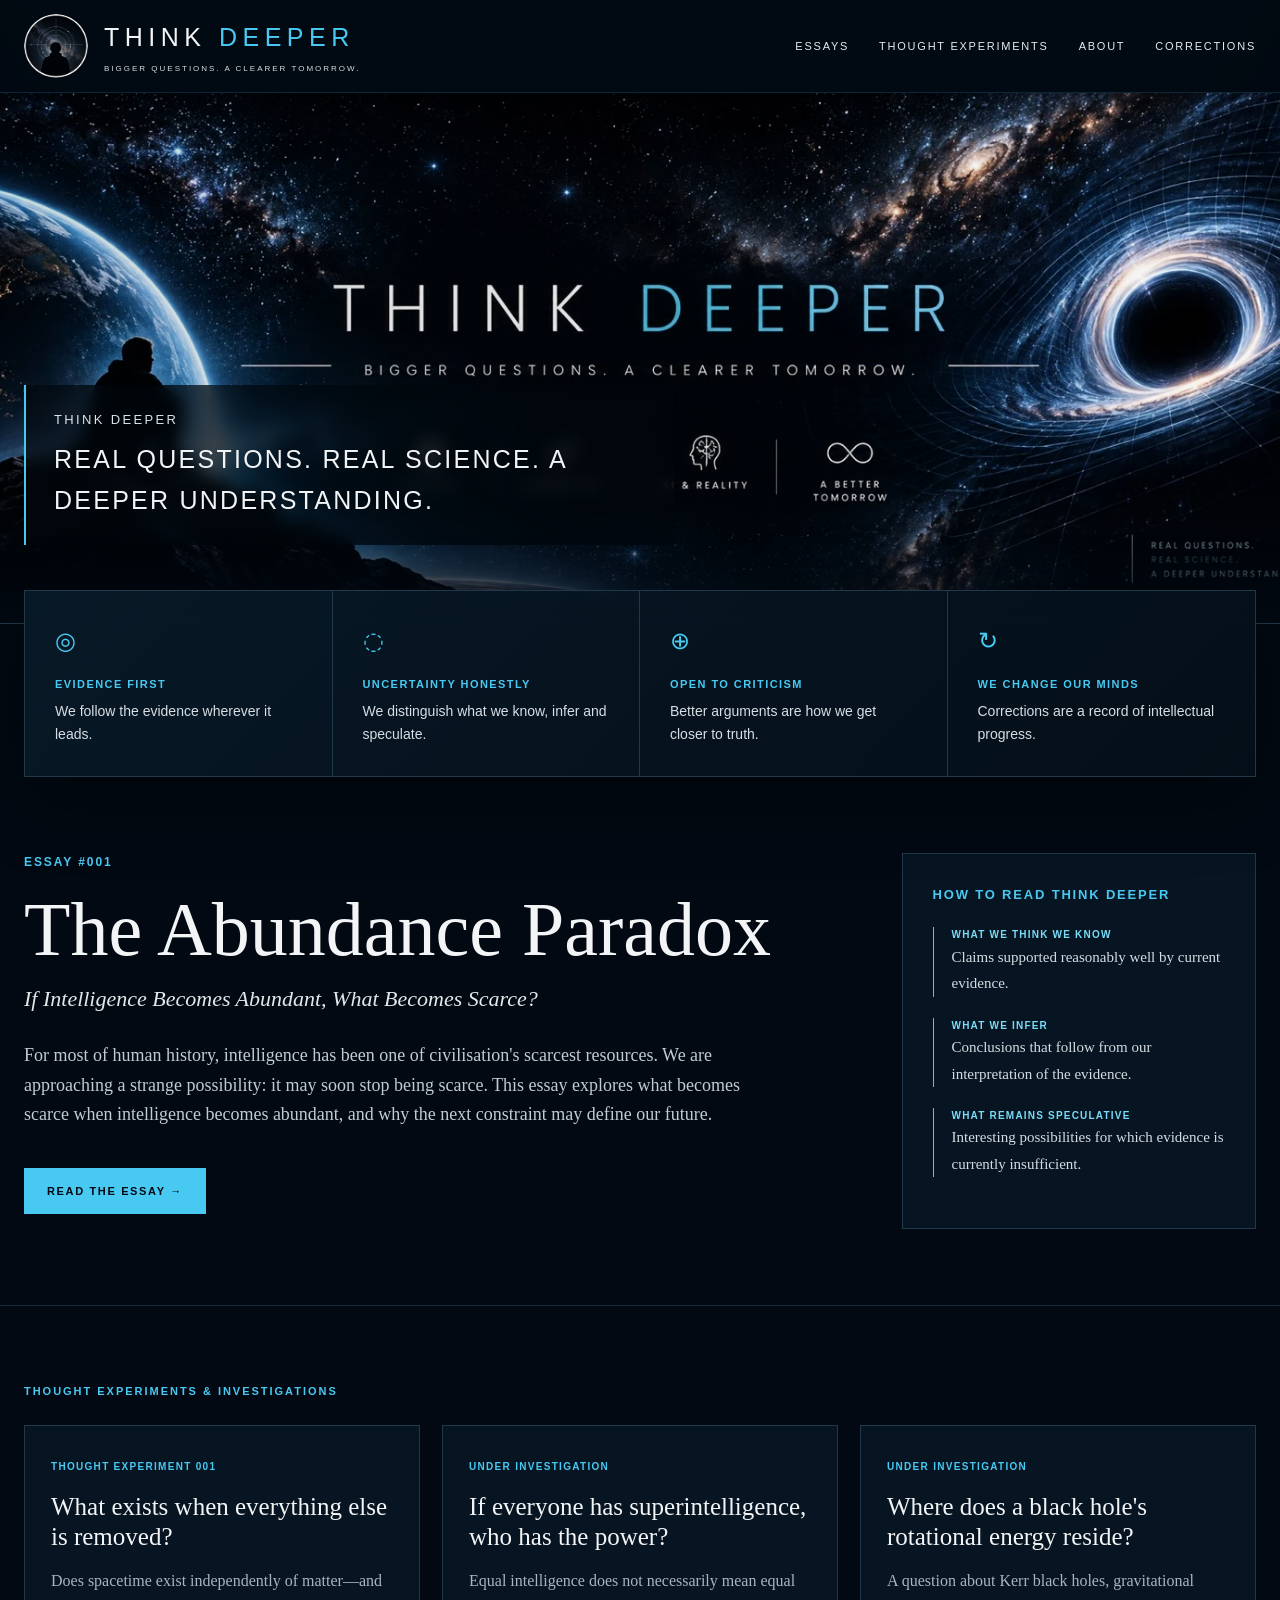
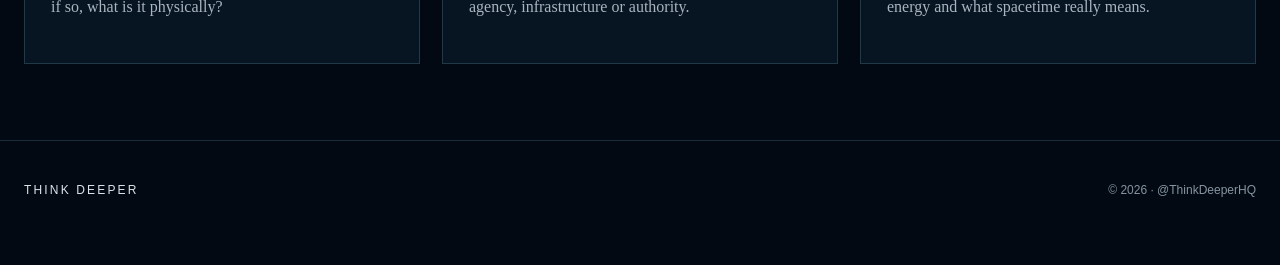
==== commit 08083a30: "Add files via upload Remove visible essay cover and retain dedicated social artwork" ====
--- a/index.html
+++ b/index.html
@@ -29,12 +29,7 @@
 <div class="principle"><div class="icon">⊕</div><h3>Open to criticism</h3><p>Better arguments are how we get closer to truth.</p></div>
 <div class="principle"><div class="icon">↻</div><h3>We change our minds</h3><p>Corrections are a record of intellectual progress.</p></div>
 </div></section>
-<section class="section" id="essays"><div class="wrap">
-<div class="essay-feature">
-<a class="essay-cover-link" href="essays/the-abundance-paradox/" aria-label="Read The Abundance Paradox">
-<img class="essay-cover-thumb" src="assets/essays/001-abundance-paradox/cover.webp" alt="Think Deeper Essay #001 — The Abundance Paradox cover">
-</a>
-<div class="feature-shell essay-feature-copy">
+<section class="section" id="essays"><div class="wrap feature-shell">
 <a class="feature-card" href="essays/the-abundance-paradox/"><div class="num">ESSAY #001</div>
 <h2>The Abundance Paradox</h2><div class="subtitle">If Intelligence Becomes Abundant, What Becomes Scarce?</div>
 <p>For most of human history, intelligence has been one of civilisation's scarcest resources. We are approaching a strange possibility: it may soon stop being scarce. This essay explores what becomes scarce when intelligence becomes abundant, and why the next constraint may define our future.</p>
@@ -43,8 +38,7 @@
 <div class="method-item"><strong>What we think we know</strong><span>Claims supported reasonably well by current evidence.</span></div>
 <div class="method-item"><strong>What we infer</strong><span>Conclusions that follow from our interpretation of the evidence.</span></div>
 <div class="method-item"><strong>What remains speculative</strong><span>Interesting possibilities for which evidence is currently insufficient.</span></div>
-</aside></div>
-</div></div></section>
+</aside></div></section>
 <section class="section" id="experiments"><div class="wrap"><p class="section-title">Thought Experiments & Investigations</p><div class="cards">
 <article class="card"><span class="label">Thought Experiment 001</span><h3>What exists when everything else is removed?</h3><p>Does spacetime exist independently of matter—and if so, what is it physically?</p></article>
 <article class="card"><span class="label">Under Investigation</span><h3>If everyone has superintelligence, who has the power?</h3><p>Equal intelligence does not necessarily mean equal agency, infrastructure or authority.</p></article>
--- a/assets/styles.css
+++ b/assets/styles.css
@@ -270,68 +270,3 @@
 }
 
 
-/* Essay publication system — v1 */
-.essay-feature{
-  display:grid;
-  grid-template-columns:minmax(270px,.72fr) minmax(0,1.75fr);
-  gap:48px;
-  align-items:start;
-}
-.essay-cover-link{
-  display:block;
-  position:relative;
-  overflow:hidden;
-  border:1px solid var(--line);
-  background:var(--panel);
-  box-shadow:0 24px 70px rgba(0,0,0,.28);
-}
-.essay-cover-link::after{
-  content:"";
-  position:absolute;
-  inset:0;
-  border:1px solid rgba(72,201,242,.12);
-  pointer-events:none;
-}
-.essay-cover-thumb{
-  display:block;
-  width:100%;
-  height:auto;
-  transition:transform .35s ease, filter .35s ease;
-}
-.essay-cover-link:hover .essay-cover-thumb{
-  transform:scale(1.018);
-  filter:brightness(1.05);
-}
-.essay-feature-copy{
-  grid-template-columns:minmax(0,1.55fr) minmax(280px,.75fr);
-  gap:34px;
-}
-.article-cover{
-  width:min(calc(100% - 48px),980px);
-  margin:48px auto 0;
-  padding:0;
-  border:1px solid var(--line);
-  background:var(--panel);
-  box-shadow:0 28px 90px rgba(0,0,0,.35);
-}
-.article-cover img{
-  display:block;
-  width:100%;
-  height:auto;
-}
-@media(max-width:980px){
-  .essay-feature{grid-template-columns:minmax(220px,.65fr) minmax(0,1.35fr);gap:30px}
-  .essay-feature-copy{grid-template-columns:1fr}
-}
-@media(max-width:700px){
-  .essay-feature{grid-template-columns:1fr;gap:30px}
-  .essay-cover-link{
-    width:min(82vw,410px);
-    margin:0 auto;
-  }
-  .essay-feature-copy{gap:24px}
-  .article-cover{
-    width:calc(100% - 32px);
-    margin-top:30px;
-  }
-}
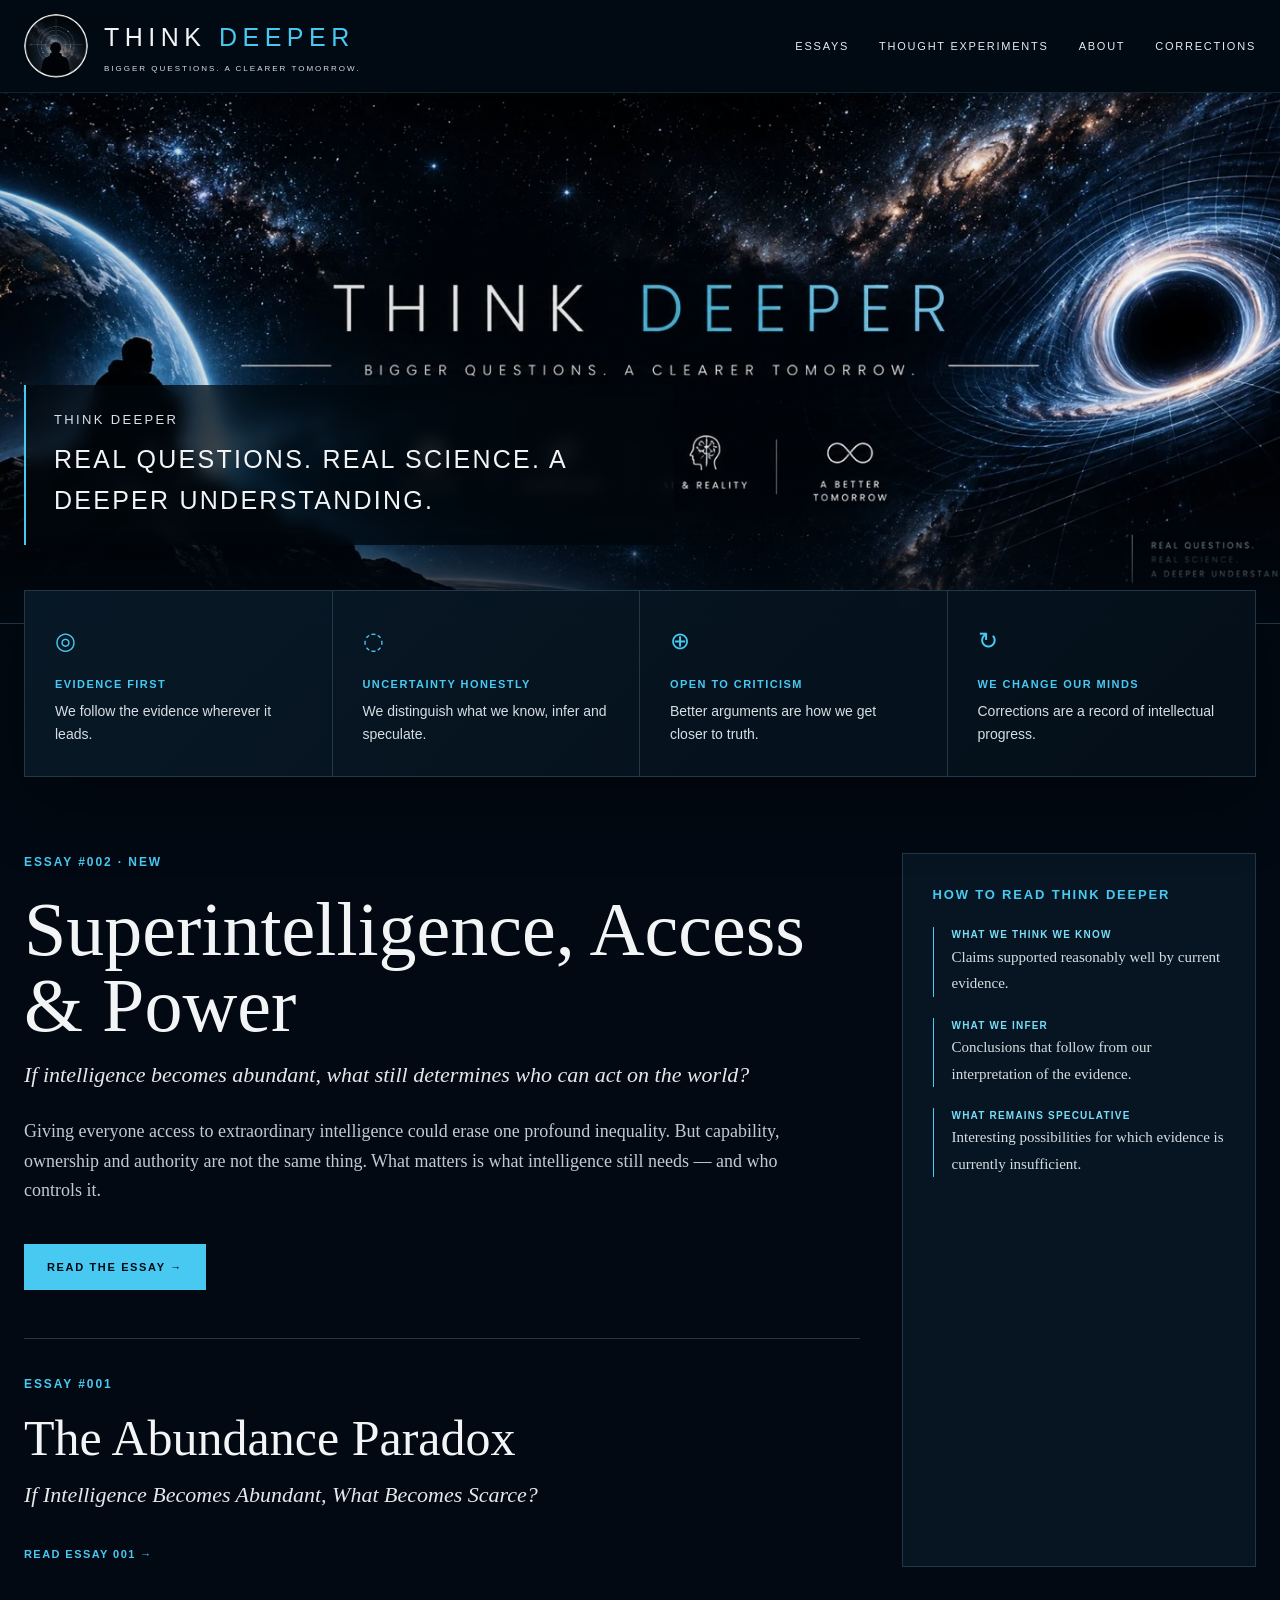
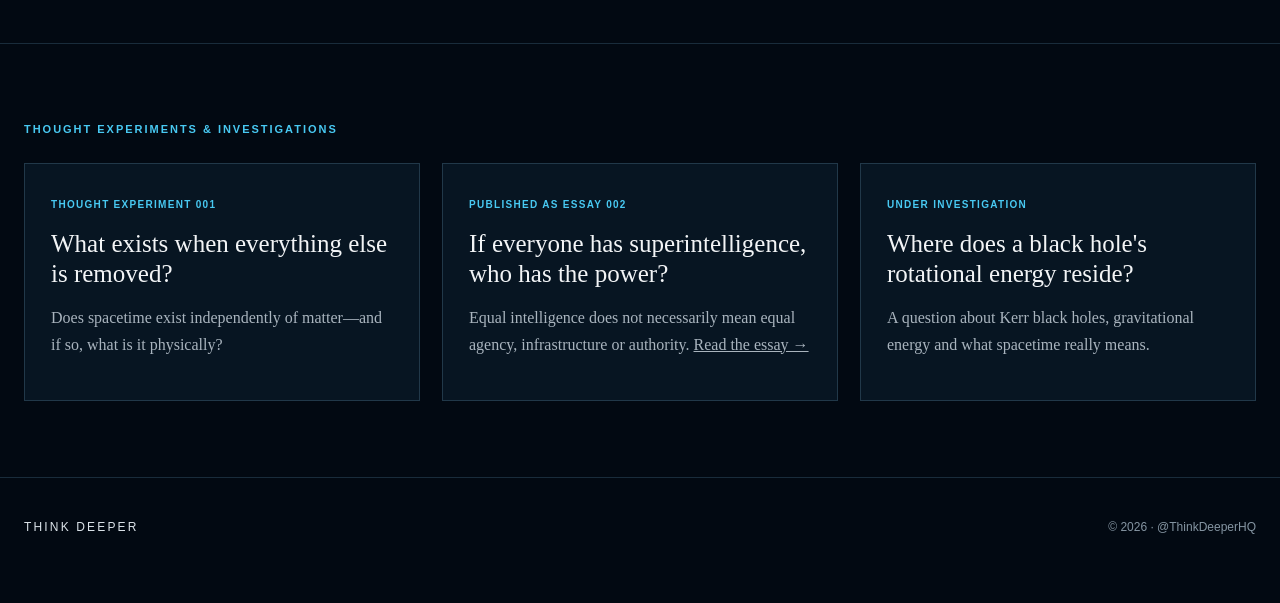
==== commit 6d137547: "Add files via upload Feature Essay #002 on homepage" ====
--- a/index.html
+++ b/index.html
@@ -16,6 +16,7 @@
 <meta name="twitter:site" content="@ThinkDeeperHQ">
 <link rel="icon" type="image/png" sizes="32x32" href="assets/favicon-32.png">
 <link rel="apple-touch-icon" href="assets/apple-touch-icon.png">
+<script type="application/ld+json">{"@context":"https://schema.org","@graph":[{"@type":"WebSite","@id":"https://thinkdeeperhq.com/#website","url":"https://thinkdeeperhq.com/","name":"Think Deeper","description":"Independent research, essays and thought experiments across science, intelligence, technology, economics and civilisation.","publisher":{"@id":"https://thinkdeeperhq.com/#organization"}},{"@type":"Organization","@id":"https://thinkdeeperhq.com/#organization","name":"Think Deeper","url":"https://thinkdeeperhq.com/","logo":{"@type":"ImageObject","url":"https://thinkdeeperhq.com/assets/icon-512.png"},"sameAs":["https://x.com/ThinkDeeperHQ"]}]}</script>
 </head><body>
 <header class="site-header"><div class="wrap header-inner">
 <a class="brand" href="./"><img src="assets/think-deeper-mark.webp" alt=""><span class="brand-copy"><span class="brand-name">THINK <em>DEEPER</em></span><span class="brand-tag">BIGGER QUESTIONS. A CLEARER TOMORROW.</span></span></a>
@@ -30,10 +31,11 @@
 <div class="principle"><div class="icon">↻</div><h3>We change our minds</h3><p>Corrections are a record of intellectual progress.</p></div>
 </div></section>
 <section class="section" id="essays"><div class="wrap feature-shell">
-<a class="feature-card" href="essays/the-abundance-paradox/"><div class="num">ESSAY #001</div>
-<h2>The Abundance Paradox</h2><div class="subtitle">If Intelligence Becomes Abundant, What Becomes Scarce?</div>
-<p>For most of human history, intelligence has been one of civilisation's scarcest resources. We are approaching a strange possibility: it may soon stop being scarce. This essay explores what becomes scarce when intelligence becomes abundant, and why the next constraint may define our future.</p>
+<div class="essay-list"><a class="feature-card" href="essays/superintelligence-access-power/"><div class="num">ESSAY #002 · NEW</div>
+<h2>Superintelligence, Access &amp; Power</h2><div class="subtitle">If intelligence becomes abundant, what still determines who can act on the world?</div>
+<p>Giving everyone access to extraordinary intelligence could erase one profound inequality. But capability, ownership and authority are not the same thing. What matters is what intelligence still needs — and who controls it.</p>
 <span class="button">Read the essay →</span></a>
+<a class="feature-card essay-previous" href="essays/the-abundance-paradox/"><div class="num">ESSAY #001</div><h2>The Abundance Paradox</h2><div class="subtitle">If Intelligence Becomes Abundant, What Becomes Scarce?</div><span class="text-link">Read Essay 001 →</span></a></div>
 <aside class="method-box"><h3>How to read Think Deeper</h3>
 <div class="method-item"><strong>What we think we know</strong><span>Claims supported reasonably well by current evidence.</span></div>
 <div class="method-item"><strong>What we infer</strong><span>Conclusions that follow from our interpretation of the evidence.</span></div>
@@ -41,7 +43,7 @@
 </aside></div></section>
 <section class="section" id="experiments"><div class="wrap"><p class="section-title">Thought Experiments & Investigations</p><div class="cards">
 <article class="card"><span class="label">Thought Experiment 001</span><h3>What exists when everything else is removed?</h3><p>Does spacetime exist independently of matter—and if so, what is it physically?</p></article>
-<article class="card"><span class="label">Under Investigation</span><h3>If everyone has superintelligence, who has the power?</h3><p>Equal intelligence does not necessarily mean equal agency, infrastructure or authority.</p></article>
+<article class="card"><span class="label">Published as Essay 002</span><h3>If everyone has superintelligence, who has the power?</h3><p>Equal intelligence does not necessarily mean equal agency, infrastructure or authority. <a href="essays/superintelligence-access-power/">Read the essay →</a></p></article>
 <article class="card"><span class="label">Under Investigation</span><h3>Where does a black hole's rotational energy reside?</h3><p>A question about Kerr black holes, gravitational energy and what spacetime really means.</p></article>
 </div></div></section></main>
 <footer class="footer"><div class="wrap footer-inner"><div class="brandline">THINK DEEPER</div><div>© 2026 · @ThinkDeeperHQ</div></div></footer><script>
--- a/assets/styles.css
+++ b/assets/styles.css
@@ -270,3 +270,15 @@
 }
 
 
+
+/* Essay 002 publishing additions */
+.essay-list{display:grid;gap:48px}
+.essay-previous{padding-top:36px;border-top:1px solid var(--line)}
+.essay-previous h2{font-size:clamp(34px,4vw,50px)}
+.text-link{display:inline-block;margin-top:8px;color:var(--cyan);font-size:11px;font-weight:800;letter-spacing:.13em;text-transform:uppercase}
+.essay-hero{width:min(calc(100% - 48px),1100px);margin:46px auto 0}
+.essay-hero img{display:block;width:100%;height:auto;border:1px solid var(--line)}
+.article sup a{color:var(--cyan2);text-decoration:none}
+.essay-nav{margin:56px 0 34px;padding:24px 0;border-top:1px solid var(--line);border-bottom:1px solid var(--line);font-family:Arial,sans-serif;font-size:11px;letter-spacing:.1em;text-transform:uppercase}
+.essay-nav a{color:var(--cyan2);text-decoration:none}
+@media(max-width:600px){.essay-hero{width:calc(100% - 28px);margin-top:28px}.essay-list{gap:34px}.essay-previous{padding-top:28px}}
